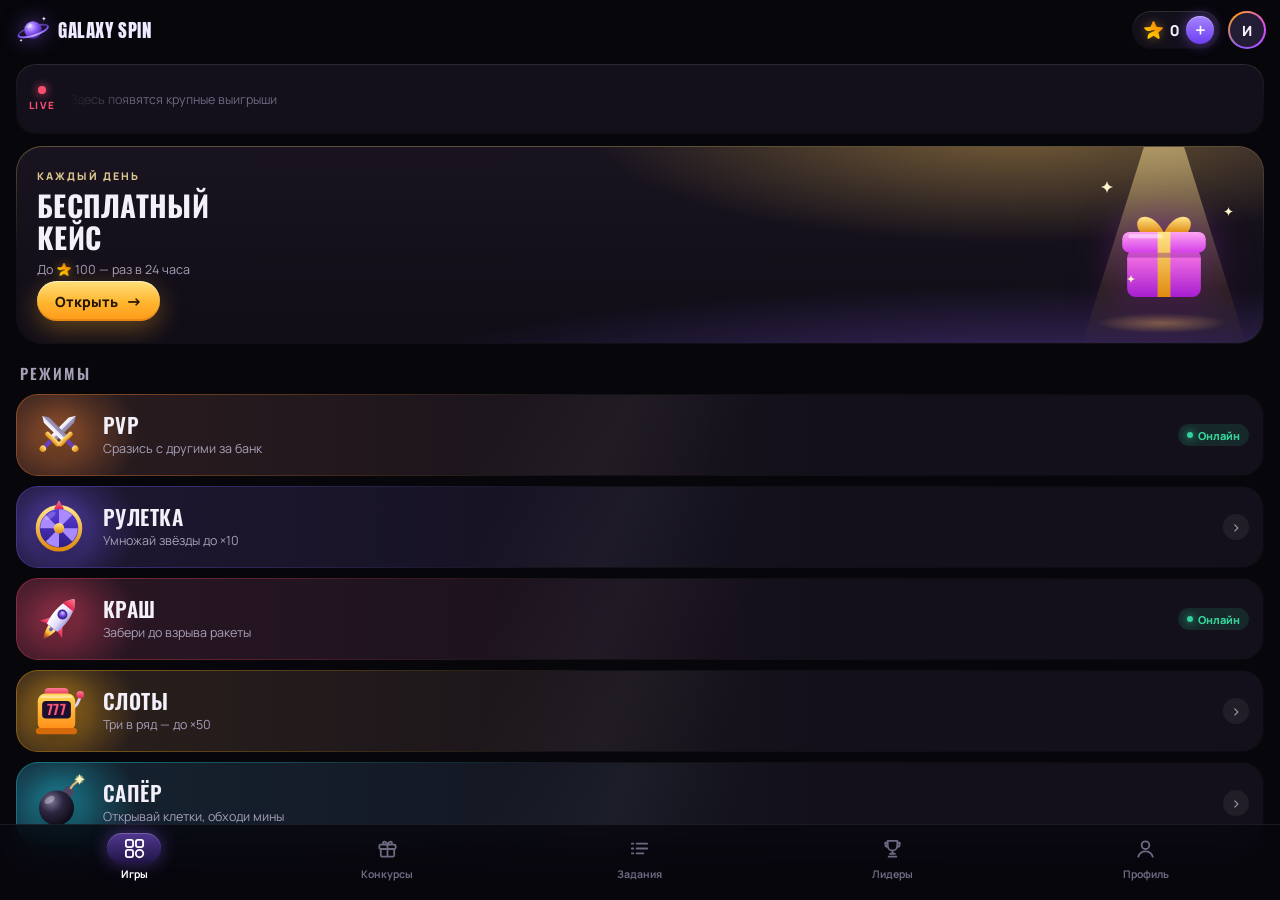
==== index.html @ 8bdefa50 "Galaxy Spin Mini App (frontend) Co-Authored-By: Claude Opus 5.5 <noreply@anthropic.com>" ====
<!DOCTYPE html>
<html lang="ru">
<head>
  <meta charset="UTF-8" />
  <meta name="viewport" content="width=device-width, initial-scale=1.0, maximum-scale=1.0, user-scalable=no, viewport-fit=cover" />
  <meta name="theme-color" content="#07060b" />
  <title>Galaxy Spin</title>
  <script src="https://telegram.org/js/telegram-web-app.js"></script>
  <link rel="preconnect" href="https://fonts.googleapis.com">
  <link rel="preconnect" href="https://fonts.gstatic.com" crossorigin>
  <link href="https://fonts.googleapis.com/css2?family=Anton&family=Manrope:wght@400;500;600;700;800&family=Oswald:wght@500;600;700&display=swap" rel="stylesheet">
  <link rel="stylesheet" href="css/style.css?v=3" />
</head>
<body>
  <!-- ===== SVG sprite: brand, game and UI icons ===== -->
  <svg class="svg-sprite" aria-hidden="true" xmlns="http://www.w3.org/2000/svg">
    <defs>
      <radialGradient id="g-planet" cx=".36" cy=".3" r=".8"><stop offset="0" stop-color="#d6c6ff"/><stop offset=".45" stop-color="#8b5cf6"/><stop offset="1" stop-color="#3b1590"/></radialGradient>
      <linearGradient id="g-ring" x1="0" y1="0" x2="1" y2="0"><stop offset="0" stop-color="#7c4dff"/><stop offset=".5" stop-color="#c7b3ff"/><stop offset="1" stop-color="#7c4dff"/></linearGradient>
      <linearGradient id="g-blade" x1="0" y1="0" x2="1" y2="0"><stop offset="0" stop-color="#ffffff"/><stop offset=".5" stop-color="#e2dcf5"/><stop offset=".51" stop-color="#a39cc0"/><stop offset="1" stop-color="#8a83a8"/></linearGradient>
      <linearGradient id="g-goldmetal" x1="0" y1="0" x2="0" y2="1"><stop offset="0" stop-color="#ffe588"/><stop offset="1" stop-color="#e08a10"/></linearGradient>
      <linearGradient id="g-gift" x1="0" y1="0" x2="0" y2="1"><stop offset="0" stop-color="#ff7ce6"/><stop offset="1" stop-color="#a61ed0"/></linearGradient>
      <linearGradient id="g-giftlid" x1="0" y1="0" x2="0" y2="1"><stop offset="0" stop-color="#ffa6f2"/><stop offset="1" stop-color="#d43ee9"/></linearGradient>
      <linearGradient id="g-rocket" x1="0" y1="0" x2="1" y2="0"><stop offset="0" stop-color="#ffffff"/><stop offset=".6" stop-color="#e3dcff"/><stop offset="1" stop-color="#a99fd8"/></linearGradient>
      <linearGradient id="g-rose" x1="0" y1="0" x2="0" y2="1"><stop offset="0" stop-color="#ff7d95"/><stop offset="1" stop-color="#e02450"/></linearGradient>
      <linearGradient id="g-flame" x1="0" y1="0" x2="0" y2="1"><stop offset="0" stop-color="#fff2a8"/><stop offset=".45" stop-color="#ffb42a"/><stop offset="1" stop-color="#ff5a1f" stop-opacity="0"/></linearGradient>
      <linearGradient id="g-amber" x1="0" y1="0" x2="0" y2="1"><stop offset="0" stop-color="#ffd85a"/><stop offset="1" stop-color="#ff8a14"/></linearGradient>
      <radialGradient id="g-bomb" cx=".35" cy=".3" r=".75"><stop offset="0" stop-color="#7e7898"/><stop offset=".45" stop-color="#2d2640"/><stop offset="1" stop-color="#0c0a13"/></radialGradient>
      <linearGradient id="g-wheel" x1="0" y1="0" x2="0" y2="1"><stop offset="0" stop-color="#5d3de6"/><stop offset="1" stop-color="#2a1a7a"/></linearGradient>
      <linearGradient id="g-gem" x1="0" y1="0" x2="0" y2="1"><stop offset="0" stop-color="#cffafe"/><stop offset=".45" stop-color="#22d3ee"/><stop offset="1" stop-color="#0e7490"/></linearGradient>
      <linearGradient id="g-trophy" x1="0" y1="0" x2="0" y2="1"><stop offset="0" stop-color="#ffe588"/><stop offset=".6" stop-color="#ffb42a"/><stop offset="1" stop-color="#d87a06"/></linearGradient>
      <g id="sword">
        <path d="M24 3 L27 8 L27 28 L21 28 L21 8 Z" fill="url(#g-blade)"/>
        <rect x="16.5" y="27.5" width="15" height="3.8" rx="1.9" fill="url(#g-goldmetal)"/>
        <rect x="22.2" y="31" width="3.6" height="7.5" rx="1.2" fill="#6b3fb8"/>
        <circle cx="24" cy="40.3" r="2.6" fill="url(#g-goldmetal)"/>
      </g>
    </defs>

    <symbol id="i-spark" viewBox="0 0 24 24"><path d="M12 0C13 7 17 11 24 12C17 13 13 17 12 24C11 17 7 13 0 12C7 11 11 7 12 0Z" fill="currentColor"/></symbol>

    <symbol id="i-planet" viewBox="0 0 64 64">
      <g transform="rotate(-18 32 33)"><ellipse cx="32" cy="34" rx="29" ry="8.5" fill="none" stroke="url(#g-ring)" stroke-width="3" opacity=".55"/></g>
      <circle cx="32" cy="32" r="16.5" fill="url(#g-planet)"/>
      <ellipse cx="25.5" cy="24.5" rx="5.2" ry="2.8" fill="#fff" opacity=".45" transform="rotate(-38 25.5 24.5)"/>
      <g transform="rotate(-18 32 33)"><path d="M3 34 A29 8.5 0 0 0 61 34" fill="none" stroke="url(#g-ring)" stroke-width="3.2" stroke-linecap="round"/></g>
      <use href="#i-spark" x="48" y="6" width="9" height="9" color="#efe8ff"/>
      <use href="#i-spark" x="6" y="48" width="7" height="7" color="#efe8ff"/>
    </symbol>

    <symbol id="i-pvp" viewBox="0 0 48 48">
      <use href="#sword" transform="rotate(45 24 22)"/>
      <use href="#sword" transform="rotate(-45 24 22)"/>
    </symbol>

    <symbol id="i-gift" viewBox="0 0 48 48">
      <path d="M24 15.5 C19 5 9.5 8.5 14.5 15.5 Z" fill="url(#g-goldmetal)"/>
      <path d="M24 15.5 C29 5 38.5 8.5 33.5 15.5 Z" fill="url(#g-goldmetal)"/>
      <rect x="9" y="22" width="30" height="19.5" rx="3.5" fill="url(#g-gift)"/>
      <rect x="7" y="15" width="34" height="8.5" rx="3" fill="url(#g-giftlid)"/>
      <rect x="21.4" y="15" width="5.2" height="26.5" fill="url(#g-goldmetal)"/>
      <rect x="9" y="23.5" width="30" height="2" fill="#6d0f8f" opacity=".35"/>
      <rect x="9.5" y="16" width="14" height="1.6" rx=".8" fill="#fff" opacity=".45"/>
    </symbol>

    <symbol id="i-wheel" viewBox="0 0 48 48">
      <circle cx="24" cy="25" r="18" fill="url(#g-wheel)"/>
      <g fill="#a98bff">
        <path d="M24 25 L39 25 A15 15 0 0 1 34.61 35.61 Z"/>
        <path d="M24 25 L24 40 A15 15 0 0 1 13.39 35.61 Z"/>
        <path d="M24 25 L9 25 A15 15 0 0 1 13.39 14.39 Z"/>
        <path d="M24 25 L24 10 A15 15 0 0 1 34.61 14.39 Z"/>
      </g>
      <circle cx="24" cy="25" r="17" fill="none" stroke="url(#g-goldmetal)" stroke-width="3.2"/>
      <circle cx="24" cy="25" r="4.2" fill="url(#g-goldmetal)"/>
      <path d="M24 2.5 L28 9.5 L20 9.5 Z" fill="url(#g-rose)"/>
      <ellipse cx="17" cy="15" rx="5" ry="2.2" fill="#fff" opacity=".22" transform="rotate(-35 17 15)"/>
    </symbol>

    <symbol id="i-rocket" viewBox="0 0 48 48">
      <g transform="rotate(38 24 24)">
        <path d="M20.3 33 C20.8 38.5 22.8 42 24 45 C25.2 42 27.2 38.5 27.7 33 Z" fill="url(#g-flame)"/>
        <path d="M19 26 L12.5 34.5 L19.5 32.5 Z" fill="url(#g-rose)"/>
        <path d="M29 26 L35.5 34.5 L28.5 32.5 Z" fill="url(#g-rose)"/>
        <path d="M24 4 C31.5 10.5 31.5 25 29.2 33 L18.8 33 C16.5 25 16.5 10.5 24 4 Z" fill="url(#g-rocket)"/>
        <path d="M24 4 C27 6.6 28.7 9.4 29.6 12.2 L18.4 12.2 C19.3 9.4 21 6.6 24 4 Z" fill="url(#g-rose)"/>
        <circle cx="24" cy="19.5" r="4" fill="#3b2a8f"/>
        <circle cx="24" cy="19.5" r="2.7" fill="url(#g-planet)"/>
        <rect x="22.6" y="33" width="2.8" height="3" rx=".8" fill="#6f67a0"/>
      </g>
    </symbol>

    <symbol id="i-slots" viewBox="0 0 48 48">
      <path d="M36 21 C39 19 40 16 41 12" fill="none" stroke="#d9d3ee" stroke-width="2.4" stroke-linecap="round"/>
      <circle cx="41" cy="11" r="3" fill="url(#g-rose)"/>
      <rect x="12.5" y="5.5" width="19" height="6.5" rx="3.2" fill="url(#g-rose)"/>
      <rect x="7" y="10" width="30" height="30" rx="6" fill="url(#g-amber)"/>
      <rect x="10.5" y="16" width="23" height="14" rx="3" fill="#1b1030"/>
      <text x="22" y="27.4" text-anchor="middle" font-family="Oswald, sans-serif" font-weight="700" font-size="11" fill="#ff5577" letter-spacing=".5">777</text>
      <rect x="5.5" y="37.5" width="33" height="5" rx="2.5" fill="#d66a0a"/>
      <rect x="9" y="11.5" width="26" height="2" rx="1" fill="#fff" opacity=".4"/>
    </symbol>

    <symbol id="i-bomb" viewBox="0 0 48 48">
      <rect x="27.5" y="11.5" width="8" height="7" rx="1.6" fill="#4d4561" transform="rotate(40 31.5 15)"/>
      <path d="M33.5 12 C35.5 8 38.5 7.5 40 5.5" fill="none" stroke="#d6b27a" stroke-width="1.9" stroke-linecap="round"/>
      <circle cx="22" cy="28" r="14" fill="url(#g-bomb)"/>
      <ellipse cx="16.5" cy="21.5" rx="4.5" ry="2.6" fill="#fff" opacity=".32" transform="rotate(-35 16.5 21.5)"/>
      <circle cx="40.5" cy="5" r="3.4" fill="#ffe27a" opacity=".45"/>
      <use href="#i-spark" x="36" y="0.5" width="9" height="9" color="#fff6c8"/>
    </symbol>

    <symbol id="i-gem" viewBox="0 0 48 48">
      <path d="M7 17 L15 7 H33 L41 17 L24 42 Z" fill="url(#g-gem)"/>
      <path d="M15 7 L19 17 L7 17 Z" fill="#fff" opacity=".35"/>
      <path d="M7 17 H41" stroke="#ecfeff" stroke-opacity=".75" stroke-width="1.2"/>
      <path d="M15 7 L19 17 L24 7 L29 17 L33 7" fill="none" stroke="#ecfeff" stroke-opacity=".6" stroke-width="1.2" stroke-linejoin="round"/>
      <path d="M19 17 L24 42 L29 17" fill="none" stroke="#0e7490" stroke-opacity=".5" stroke-width="1.2"/>
    </symbol>

    <symbol id="i-trophy" viewBox="0 0 48 48">
      <path d="M14 8 H34 V19 A10 10 0 0 1 14 19 Z" fill="url(#g-trophy)"/>
      <path d="M14 11 H8.5 V14 A7 7 0 0 0 15.5 21 M34 11 H39.5 V14 A7 7 0 0 1 32.5 21" fill="none" stroke="url(#g-trophy)" stroke-width="3" stroke-linecap="round"/>
      <rect x="21.5" y="28" width="5" height="7" fill="#d87a06"/>
      <rect x="15" y="35" width="18" height="6" rx="2" fill="url(#g-trophy)"/>
      <rect x="16.5" y="10" width="4" height="10" rx="2" fill="#fff" opacity=".4"/>
      <use href="#i-spark" x="30" y="1" width="8" height="8" color="#fff6c8"/>
    </symbol>

    <!-- UI line icons -->
    <symbol id="t-games" viewBox="0 0 24 24"><g fill="none" stroke="currentColor" stroke-width="1.9" stroke-linejoin="round"><rect x="3" y="3" width="7.5" height="7.5" rx="2.2"/><rect x="13.5" y="3" width="7.5" height="7.5" rx="2.2"/><rect x="3" y="13.5" width="7.5" height="7.5" rx="2.2"/><circle cx="17.25" cy="17.25" r="3.9"/></g></symbol>
    <symbol id="t-gift" viewBox="0 0 24 24"><g fill="none" stroke="currentColor" stroke-width="1.9" stroke-linejoin="round" stroke-linecap="round"><rect x="3.5" y="8" width="17" height="4.5" rx="1.3"/><path d="M5 12.5V19a1.5 1.5 0 0 0 1.5 1.5h11A1.5 1.5 0 0 0 19 19v-6.5M12 8v12.5M12 8C10.5 4 6.5 4 7.5 6.8 8 8 12 8 12 8Zm0 0c1.5-4 5.5-4 4.5-1.2C16 8 12 8 12 8Z"/></g></symbol>
    <symbol id="t-tasks" viewBox="0 0 24 24"><g fill="none" stroke="currentColor" stroke-width="1.9" stroke-linecap="round" stroke-linejoin="round"><path d="M4 7h1.5M4 12h1.5M4 17h1.5M9 7h11M9 12h11M9 17h7"/></g></symbol>
    <symbol id="t-trophy" viewBox="0 0 24 24"><g fill="none" stroke="currentColor" stroke-width="1.9" stroke-linecap="round" stroke-linejoin="round"><path d="M7 4h10v5a5 5 0 0 1-10 0V4ZM7 6H4.5v1.5A3 3 0 0 0 7.5 10.5M17 6h2.5v1.5a3 3 0 0 1-3 3M12 14v3.5M8 20.5h8M9.5 17.5h5"/></g></symbol>
    <symbol id="t-user" viewBox="0 0 24 24"><g fill="none" stroke="currentColor" stroke-width="1.9" stroke-linecap="round"><circle cx="12" cy="8.5" r="4"/><path d="M4.5 20.5c1.2-3.6 4-5.5 7.5-5.5s6.3 1.9 7.5 5.5"/></g></symbol>
    <symbol id="i-tg" viewBox="0 0 24 24"><path fill="currentColor" d="M20.6 4.3 3.5 10.9c-1.1.44-1.1 1.07-.2 1.35l4.4 1.37 1.7 5.2c.2.57.1.8.7.8.46 0 .66-.21.92-.46l2.2-2.14 4.58 3.38c.84.46 1.45.22 1.66-.78l3-14.16c.31-1.23-.47-1.79-1.26-1.43ZM8.8 13.4l8.9-5.6c.44-.27.85-.12.52.18l-7.64 6.9-.3 3.16-1.48-4.64Z"/></symbol>
    <symbol id="i-yt" viewBox="0 0 24 24"><path fill="currentColor" d="M9.5 7.8v8.4c0 .5.55.8.97.53l6.6-4.2a.63.63 0 0 0 0-1.06l-6.6-4.2a.63.63 0 0 0-.97.53Z"/></symbol>
    <symbol id="i-ig" viewBox="0 0 24 24"><g fill="none" stroke="currentColor" stroke-width="2"><rect x="4" y="4" width="16" height="16" rx="5"/><circle cx="12" cy="12" r="3.6"/></g><circle cx="16.8" cy="7.2" r="1.2" fill="currentColor"/></symbol>
    <symbol id="i-link" viewBox="0 0 24 24"><g fill="none" stroke="currentColor" stroke-width="2.1" stroke-linecap="round"><path d="M10.5 13.5a4 4 0 0 0 5.66 0l3-3a4 4 0 0 0-5.66-5.66l-1 1"/><path d="M13.5 10.5a4 4 0 0 0-5.66 0l-3 3a4 4 0 0 0 5.66 5.66l1-1"/></g></symbol>
    <symbol id="i-users" viewBox="0 0 24 24"><g fill="none" stroke="currentColor" stroke-width="2" stroke-linecap="round"><circle cx="9" cy="8.5" r="3.5"/><path d="M2.8 19.5c.9-3 3.2-4.6 6.2-4.6s5.3 1.6 6.2 4.6"/><path d="M15.5 5.2a3.4 3.4 0 0 1 0 6.6M17.5 14.9c1.9.5 3.2 2 3.8 4.6"/></g></symbol>
    <symbol id="i-check" viewBox="0 0 24 24"><path d="M5 12.5l4.5 4.5L19 7.5" fill="none" stroke="currentColor" stroke-width="2.6" stroke-linecap="round" stroke-linejoin="round"/></symbol>
    <symbol id="i-copy" viewBox="0 0 24 24"><g fill="none" stroke="currentColor" stroke-width="2" stroke-linejoin="round"><rect x="8.5" y="8.5" width="11.5" height="11.5" rx="2.8"/><path d="M15.5 8.5V6.3A2.3 2.3 0 0 0 13.2 4H6.3A2.3 2.3 0 0 0 4 6.3v6.9a2.3 2.3 0 0 0 2.3 2.3h2.2"/></g></symbol>
  </svg>

  <div id="app">
    <!-- Loader -->
    <div id="loader" class="loader">
      <svg class="loader-logo"><use href="#i-planet"/></svg>
      <div class="loader-text">GALAXY SPIN</div>
      <div class="loader-bar"><div class="loader-bar-fill"></div></div>
    </div>

    <!-- Main App -->
    <div id="main" class="hidden">
      <!-- Top bar -->
      <div class="topbar">
        <div class="logo"><svg><use href="#i-planet"/></svg><b>GALAXY SPIN</b></div>
        <div class="topbar-right">
          <div class="balance" onclick="showDepositModal()">
            <img class="star" src="assets/tg_star.png" alt="">
            <span id="user-balance">0</span>
            <span class="plus">+</span>
          </div>
          <div class="topbar-avatar" id="user-avatar"><span>?</span></div>
        </div>
      </div>

      <!-- Pages -->
      <div id="page-cases" class="page active"></div>
      <div id="page-contests" class="page hidden"></div>
      <div id="page-tasks" class="page hidden"></div>
      <div id="page-leaders" class="page hidden"></div>
      <div id="page-profile" class="page hidden"></div>

      <!-- Bottom nav -->
      <nav class="bottom-nav">
        <button class="nav-btn active" data-page="cases">
          <span class="nav-ic"><svg><use href="#t-games"/></svg></span>Игры
        </button>
        <button class="nav-btn" data-page="contests">
          <span class="nav-ic"><svg><use href="#t-gift"/></svg></span>Конкурсы
          <div class="nav-badge" id="contests-badge" style="display:none"></div>
        </button>
        <button class="nav-btn" data-page="tasks">
          <span class="nav-ic"><svg><use href="#t-tasks"/></svg></span>Задания
          <div class="nav-badge" id="tasks-badge" style="display:none"></div>
        </button>
        <button class="nav-btn" data-page="leaders">
          <span class="nav-ic"><svg><use href="#t-trophy"/></svg></span>Лидеры
        </button>
        <button class="nav-btn" data-page="profile">
          <span class="nav-ic"><svg><use href="#t-user"/></svg></span>Профиль
        </button>
      </nav>
    </div>
  </div>

  <!-- Modal overlay -->
  <div id="modal-overlay" class="modal-overlay hidden">
    <div id="modal-content" class="modal-content"></div>
  </div>

  <script src="js/config.js"></script>
  <script src="js/api.js?v=3"></script>
  <script src="js/pages/cases.js?v=3"></script>
  <script src="js/pages/contests.js?v=3"></script>
  <script src="js/pages/tasks.js?v=3"></script>
  <script src="js/pages/leaders.js?v=3"></script>
  <script src="js/pages/profile.js?v=3"></script>
  <script src="js/app.js?v=3"></script>
  <script>
    // Fallback: если JS упал — всё равно показать приложение через 3 сек
    setTimeout(function() {
      var loader = document.getElementById('loader');
      var main = document.getElementById('main');
      if (loader && !loader.classList.contains('hidden')) {
        loader.classList.add('hidden');
        if (main) main.classList.remove('hidden');
      }
    }, 3000);
  </script>
</body>
</html>
---- css/style.css ----
/* =====================================================================
   GALAXY SPIN — design system
   Near-black space, violet brand, gold for stars & wins, spotlight light.
   ===================================================================== */

* { margin: 0; padding: 0; box-sizing: border-box; -webkit-tap-highlight-color: transparent; }

:root {
  --bg: #07060b;
  --surface: #13101b;
  --surface-2: #1a1624;
  --surface-3: #241f31;
  --line: rgba(255,255,255,.07);
  --line-2: rgba(255,255,255,.12);

  --text: #f3f0fa;
  --text-2: #a7a0b8;
  --text-3: #6f6882;

  --violet: #8b5cf6;
  --violet-2: #b69cff;
  --violet-rgb: 139,92,246;
  --gold: #ffc53d;
  --gold-2: #ff9d1c;
  --gold-light: #ffe6a3;
  --gold-rgb: 255,197,61;
  --green: #34d399;
  --green-rgb: 52,211,153;
  --rose: #fb4f72;
  --rose-rgb: 251,79,114;
  --orange: #ff8a3d;

  --display: 'Oswald', 'Arial Narrow', sans-serif;
  --logo: 'Anton', 'Oswald', sans-serif;
  --body: 'Manrope', system-ui, -apple-system, sans-serif;

  --r-lg: 24px;
  --r-md: 18px;
  --r-sm: 14px;
  --top-h: 60px;
  --nav-h: 76px;
  --safe-b: env(safe-area-inset-bottom, 0px);
}

html, body {
  height: 100%; overflow: hidden;
  background: var(--bg); color: var(--text);
  font-family: var(--body); font-size: 14px;
  -webkit-font-smoothing: antialiased;
}
button, input { font-family: inherit; color: inherit; }
button { cursor: pointer; }
input { outline: none; }
input[type=number] { -moz-appearance: textfield; appearance: textfield; }
input[type=number]::-webkit-inner-spin-button,
input[type=number]::-webkit-outer-spin-button { -webkit-appearance: none; margin: 0; }

/* nebula + star dust behind everything */
body::before {
  content: ''; position: fixed; inset: 0; z-index: -2; pointer-events: none;
  background:
    radial-gradient(120% 45% at 50% -8%, rgba(124,92,255,.24), transparent 62%),
    radial-gradient(70% 35% at 110% 38%, rgba(214,80,255,.09), transparent 70%),
    radial-gradient(60% 30% at -10% 72%, rgba(80,90,255,.08), transparent 70%),
    var(--bg);
}
body::after {
  content: ''; position: fixed; inset: 0; z-index: -1; pointer-events: none; opacity: .5;
  background-image:
    radial-gradient(1px 1px at 12% 14%, #fff 50%, transparent 51%),
    radial-gradient(1px 1px at 78% 9%, #fff 50%, transparent 51%),
    radial-gradient(1px 1px at 91% 31%, #d9ccff 50%, transparent 51%),
    radial-gradient(1px 1px at 34% 27%, #fff 50%, transparent 51%),
    radial-gradient(1px 1px at 58% 44%, #cbbcff 50%, transparent 51%),
    radial-gradient(1px 1px at 7% 52%, #fff 50%, transparent 51%),
    radial-gradient(1px 1px at 86% 63%, #fff 50%, transparent 51%),
    radial-gradient(1px 1px at 22% 77%, #d9ccff 50%, transparent 51%),
    radial-gradient(1px 1px at 66% 86%, #fff 50%, transparent 51%),
    radial-gradient(1.5px 1.5px at 47% 6%, #fff 50%, transparent 51%),
    radial-gradient(1.5px 1.5px at 95% 80%, #e7deff 50%, transparent 51%);
}

.hidden { display: none !important; }
.svg-sprite { position: absolute; width: 0; height: 0; overflow: hidden; }

#app, #main { height: 100vh; height: 100dvh; display: flex; flex-direction: column; overflow: hidden; }

/* ===== star & icons ===== */
.star { display: inline-block; height: auto; vertical-align: -0.16em; flex-shrink: 0; filter: drop-shadow(0 0 5px rgba(255,180,40,.45)); }
.ico { display: inline-block; flex-shrink: 0; }

/* ===== keyframes ===== */
@keyframes pulse   { 50% { opacity: .35; } }
@keyframes float   { 50% { transform: translateY(-6px) rotate(-2deg); } }
@keyframes flicker { 0%,100% { opacity: .9; } 45% { opacity: .72; } 50% { opacity: .95; } }
@keyframes twinkle { 0%,100% { opacity: .2; transform: scale(.6); } 50% { opacity: 1; transform: scale(1); } }
@keyframes fadeIn  { from { opacity: 0; } to { opacity: 1; } }
@keyframes popIn   { 0% { transform: scale(.6); opacity: 0; } 60% { transform: scale(1.08); opacity: 1; } 100% { transform: scale(1); } }
@keyframes slideUp { from { transform: translateY(100%); } to { transform: translateY(0); } }
@keyframes marquee { to { transform: translateX(-50%); } }
@keyframes spin    { to { transform: rotate(360deg); } }

/* ===== LOADER ===== */
.loader {
  position: fixed; inset: 0; z-index: 100; background: var(--bg);
  display: flex; flex-direction: column; align-items: center; justify-content: center; gap: 18px;
}
.loader::before {
  content: ''; position: absolute; left: 50%; top: 50%; width: 320px; height: 320px; transform: translate(-50%, -60%);
  border-radius: 50%; background: radial-gradient(closest-side, rgba(var(--violet-rgb), .35), transparent);
}
.loader-logo { position: relative; width: 104px; height: 104px; filter: drop-shadow(0 0 22px rgba(var(--violet-rgb), .7)); animation: float 3.2s ease-in-out infinite; }
.loader-text { position: relative; font-family: var(--logo); font-size: 34px; letter-spacing: .04em; color: #efeaff; line-height: 1; }
.loader-bar { position: relative; width: 168px; height: 4px; border-radius: 2px; background: var(--surface-3); overflow: hidden; }
.loader-bar-fill { height: 100%; width: 0; border-radius: 2px; background: linear-gradient(90deg, var(--violet), var(--gold)); animation: loading 1.5s ease forwards; }
@keyframes loading { to { width: 100%; } }

/* ===== TOPBAR ===== */
.topbar {
  height: var(--top-h); flex-shrink: 0; position: relative; z-index: 10;
  display: flex; align-items: center; justify-content: space-between; padding: 0 14px 0 16px;
}
.logo { display: flex; align-items: center; gap: 8px; }
.logo svg { width: 34px; height: 34px; filter: drop-shadow(0 0 10px rgba(var(--violet-rgb), .6)); }
.logo b { font-family: var(--logo); font-weight: 400; font-size: 19px; letter-spacing: .03em; color: #efeaff; line-height: 1; }
.topbar-right { display: flex; align-items: center; gap: 8px; }
.topbar-avatar {
  width: 38px; height: 38px; border-radius: 50%; padding: 2px; flex-shrink: 0;
  background: conic-gradient(from 200deg, var(--violet), var(--gold-2), #e04bff, var(--violet));
}
.topbar-avatar > span, .topbar-avatar > img {
  width: 100%; height: 100%; border-radius: 50%; display: grid; place-items: center; object-fit: cover;
  background: #231c35; font-weight: 800; font-size: 14px;
}

/* ===== BALANCE CHIP ===== */
.balance {
  display: inline-flex; align-items: center; gap: 7px; height: 38px; padding: 0 5px 0 11px; border-radius: 19px;
  font-weight: 800; font-size: 15px; font-variant-numeric: tabular-nums; white-space: nowrap; user-select: none; cursor: pointer;
  border: 1px solid transparent;
  background:
    linear-gradient(var(--surface), var(--surface)) padding-box,
    linear-gradient(180deg, rgba(255,255,255,.16), rgba(255,255,255,.03) 60%) border-box;
}
.balance .star { width: 19px; }
.plus {
  width: 28px; height: 28px; border-radius: 50%; display: grid; place-items: center; flex-shrink: 0;
  background: linear-gradient(180deg, #a585ff, #6d3ef0); color: #fff; font-size: 19px; font-weight: 600; line-height: 1;
  box-shadow: 0 0 14px rgba(var(--violet-rgb), .55), inset 0 1px 0 rgba(255,255,255,.35);
}

/* ===== PAGES ===== */
.page { flex: 1; overflow-y: auto; overflow-x: hidden; padding-bottom: calc(var(--nav-h) + var(--safe-b) + 20px); scrollbar-width: none; }
.page::-webkit-scrollbar { display: none; }

.page-head { padding: 8px 20px 14px; }
.page-head h1 { font-family: var(--display); font-weight: 700; font-size: 30px; text-transform: uppercase; letter-spacing: .02em; line-height: 1.1; }
.page-head p { font-size: 13px; color: var(--text-2); margin-top: 6px; line-height: 1.45; }

.sec { display: flex; align-items: center; justify-content: space-between; padding: 18px 20px 10px; }
.sec h3, .label {
  font-family: var(--body); font-size: 11px; font-weight: 800; letter-spacing: .16em; text-transform: uppercase; color: var(--text-3);
}
.sec h3 { font-family: var(--display); font-weight: 600; font-size: 15px; letter-spacing: .14em; color: var(--text-2); }
.label { display: block; margin: 16px 4px 8px; }

/* ===== CARDS ===== */
.card {
  margin: 0 16px 12px; padding: 16px; border-radius: var(--r-lg); position: relative; overflow: hidden;
  border: 1px solid transparent;
  background:
    linear-gradient(var(--surface), var(--surface)) padding-box,
    linear-gradient(180deg, rgba(255,255,255,.14), rgba(255,255,255,.03) 60%) border-box;
}
.card-flat { background: var(--surface-2); border: 1px solid var(--line); border-radius: var(--r-sm); }

/* ===== PILLS ===== */
.pill { display: inline-flex; align-items: center; gap: 5px; height: 22px; padding: 0 9px; border-radius: 11px; font-size: 11px; font-weight: 800; white-space: nowrap; }
.pill-online { background: rgba(var(--green-rgb), .12); color: var(--green); }
.pill-online::before { content: ''; width: 6px; height: 6px; border-radius: 50%; background: currentColor; box-shadow: 0 0 8px currentColor; animation: pulse 1.6s ease-in-out infinite; }
.pill-new  { background: rgba(var(--violet-rgb), .2); color: var(--violet-2); letter-spacing: .06em; }
.pill-gold { background: rgba(var(--gold-rgb), .14); color: var(--gold-light); }
.pill-soft { background: rgba(255,255,255,.06); color: var(--text-2); }
.pill-lg { height: 28px; padding: 0 12px; font-size: 12px; border-radius: 14px; }

/* ===== BUTTONS ===== */
.btn {
  display: inline-flex; align-items: center; justify-content: center; gap: 8px;
  height: 48px; padding: 0 18px; border: 0; border-radius: 16px;
  font-weight: 800; font-size: 15px; white-space: nowrap; transition: transform .1s, opacity .2s, filter .2s;
}
.btn:active:not(:disabled) { transform: scale(.97); }
.btn:disabled { cursor: default; }
.btn-block { width: 100%; }
.btn-xl { height: 58px; border-radius: 19px; }
.btn-xl .btn-t { font-family: var(--display); font-weight: 700; font-size: 21px; letter-spacing: .08em; text-transform: uppercase; }
.btn-xl .btn-sum { display: inline-flex; align-items: center; gap: 5px; font-size: 16px; padding-left: 12px; border-left: 1px solid rgba(255,255,255,.28); }
.btn-xl .btn-sum .star { width: 18px; }
.btn-sm { height: 36px; padding: 0 14px; border-radius: 12px; font-size: 13px; }

.btn-primary {
  color: #fff;
  background: linear-gradient(180deg, #a585ff, #7443f5 55%, #5f2fe0);
  box-shadow: 0 10px 28px rgba(124,92,255,.40), inset 0 1px 0 rgba(255,255,255,.4), inset 0 -2px 0 rgba(40,10,120,.35);
}
.btn-gold {
  color: #241503;
  background: linear-gradient(180deg, #ffe07a, #ffb52e 55%, #ff9a1a);
  box-shadow: 0 8px 26px rgba(255,170,40,.35), inset 0 1px 0 rgba(255,255,255,.6), inset 0 -2px 0 rgba(160,80,0,.25);
}
.btn-gold .btn-sum { border-left-color: rgba(60,30,0,.25); }
.btn-green {
  color: #04140d;
  background: linear-gradient(180deg, #6ff0c0, #2fd08f 55%, #1fae74);
  box-shadow: 0 8px 26px rgba(52,211,153,.30), inset 0 1px 0 rgba(255,255,255,.55);
}
.btn-ghost { color: var(--text); background: rgba(255,255,255,.05); border: 1px solid var(--line-2); }
.btn-primary:disabled, .btn-gold:disabled, .btn-green:disabled {
  background: var(--surface-3); color: var(--text-3); box-shadow: none;
}
.btn .star { width: 18px; }

/* ===== INPUTS & CHIPS ===== */
.input {
  width: 100%; height: 48px; padding: 0 14px; border-radius: 14px;
  background: var(--surface-2); border: 1px solid var(--line-2); color: var(--text);
  font-size: 16px; font-weight: 700; transition: border-color .2s, box-shadow .2s;
}
.input::placeholder { color: var(--text-3); font-weight: 600; }
.input:focus { border-color: rgba(var(--violet-rgb), .7); box-shadow: 0 0 0 3px rgba(var(--violet-rgb), .18); }
.input-row { display: flex; gap: 8px; }
.input-row .input { flex: 1; min-width: 0; }

.chips { display: flex; gap: 8px; }
.chip {
  flex: 1; min-width: 0; height: 44px; border-radius: 14px; padding: 0 4px;
  display: flex; align-items: center; justify-content: center; gap: 5px;
  font-weight: 800; font-size: 14px; color: var(--text-2); font-variant-numeric: tabular-nums;
  background: var(--surface-2); border: 1px solid var(--line);
  transition: color .15s, border-color .15s, background .15s, box-shadow .15s;
}
.chip .star { width: 15px; }
.chip:active { transform: scale(.97); }
.chip.on, .chip.selected {
  color: #fff; border-color: rgba(167,139,250,.7);
  background: linear-gradient(180deg, rgba(var(--violet-rgb), .30), rgba(var(--violet-rgb), .10));
  box-shadow: 0 0 16px rgba(var(--violet-rgb), .35), inset 0 1px 0 rgba(255,255,255,.12);
}
.chips-sm .chip { height: 36px; font-size: 12.5px; border-radius: 12px; }
.chip-square { flex: 0 0 48px; }

/* ===== BOTTOM NAV ===== */
.bottom-nav {
  position: fixed; left: 0; right: 0; bottom: 0; z-index: 20;
  height: calc(var(--nav-h) + var(--safe-b)); padding: 8px 8px calc(10px + var(--safe-b));
  display: flex; align-items: flex-start;
  background: rgba(9,7,14,.76); backdrop-filter: blur(18px) saturate(150%); -webkit-backdrop-filter: blur(18px) saturate(150%);
  border-top: 1px solid var(--line);
}
.nav-btn {
  flex: 1; display: flex; flex-direction: column; align-items: center; gap: 4px; position: relative;
  background: none; border: 0; color: var(--text-3); font-size: 10.5px; font-weight: 700; padding: 0 2px;
  transition: color .2s;
}
.nav-btn .nav-ic { width: 54px; height: 30px; border-radius: 15px; display: grid; place-items: center; transition: background .25s, box-shadow .25s; }
.nav-btn svg { width: 23px; height: 23px; }
.nav-btn.active { color: #fff; }
.nav-btn.active .nav-ic {
  background: linear-gradient(180deg, rgba(var(--violet-rgb), .55), rgba(109,62,240,.25));
  box-shadow: 0 0 18px rgba(var(--violet-rgb), .45), inset 0 1px 0 rgba(255,255,255,.2);
}
.nav-badge {
  position: absolute; top: -3px; left: calc(50% + 6px); min-width: 17px; height: 17px; padding: 0 4px; border-radius: 9px;
  background: var(--rose); color: #fff; font-size: 10px; font-weight: 800; display: grid; place-items: center; box-shadow: 0 0 0 2px #0b0910;
}

/* ===== MODAL SHEET ===== */
.modal-overlay {
  position: fixed; inset: 0; z-index: 50; display: flex; align-items: flex-end; justify-content: center;
  background: rgba(4,3,8,.66); backdrop-filter: blur(6px); -webkit-backdrop-filter: blur(6px);
  animation: fadeIn .2s ease;
}
.modal-content {
  width: 100%; max-width: 560px; max-height: 92vh; max-height: 92dvh; overflow-y: auto; overflow-x: hidden; scrollbar-width: none;
  padding: 0 16px calc(24px + var(--safe-b));
  border-radius: 30px 30px 0 0; border-top: 1px solid rgba(255,255,255,.1);
  background: radial-gradient(90% 40% at 50% 0%, rgba(124,92,255,.20), transparent 70%), linear-gradient(180deg, #15111f, #0a0810 70%);
  animation: slideUp .3s cubic-bezier(.2,.8,.3,1);
}
.modal-content::-webkit-scrollbar { display: none; }
.modal-close-bar { display: flex; justify-content: center; padding: 10px 0 0; }
.modal-close-handle { width: 40px; height: 4px; border-radius: 2px; background: rgba(255,255,255,.16); }
.sheet-head { display: flex; align-items: flex-start; justify-content: space-between; gap: 12px; padding: 14px 4px 0; }
.sheet-head h2 { font-family: var(--display); font-weight: 700; font-size: 30px; text-transform: uppercase; line-height: 1.1; letter-spacing: .02em; }
.sheet-head p { font-size: 13px; color: var(--text-2); margin-top: 6px; }
.sheet-center { text-align: center; padding: 14px 4px 4px; }
.sheet-center h2 { font-family: var(--display); font-weight: 700; font-size: 26px; text-transform: uppercase; letter-spacing: .02em; }
.sheet-center p { font-size: 13px; color: var(--text-2); margin-top: 6px; }
.sheet-foot { position: sticky; bottom: 0; padding: 12px 0 0; margin-top: 12px; background: linear-gradient(180deg, transparent, #0a0810 30%); }
.muted-note { text-align: center; font-size: 11.5px; color: var(--text-3); margin-top: 10px; }

/* ===== TOAST ===== */
.toast {
  position: fixed; left: 50%; bottom: calc(var(--nav-h) + var(--safe-b) + 14px); z-index: 300; transform: translateX(-50%);
  max-width: calc(100% - 32px); padding: 11px 18px; border-radius: 16px;
  background: rgba(30,25,42,.92); border: 1px solid var(--line-2); backdrop-filter: blur(12px); -webkit-backdrop-filter: blur(12px);
  font-size: 14px; font-weight: 700; text-align: center; box-shadow: 0 12px 30px rgba(0,0,0,.45);
  animation: toastAnim 2.5s ease forwards;
}
@keyframes toastAnim {
  0% { opacity: 0; transform: translateX(-50%) translateY(10px); }
  12% { opacity: 1; transform: translateX(-50%) translateY(0); }
  82% { opacity: 1; }
  100% { opacity: 0; }
}

/* ===== EMPTY STATE ===== */
.empty { text-align: center; color: var(--text-3); font-size: 13.5px; padding: 28px 16px; }
.empty-big { display: flex; flex-direction: column; align-items: center; gap: 12px; padding: 48px 24px; text-align: center; }
.empty-big .empty-ico { width: 96px; height: 96px; filter: drop-shadow(0 0 22px rgba(var(--violet-rgb), .5)); animation: float 4s ease-in-out infinite; }
.empty-big h3 { font-family: var(--display); font-weight: 700; font-size: 26px; text-transform: uppercase; letter-spacing: .03em; }
.empty-big p { color: var(--text-2); font-size: 13.5px; line-height: 1.5; max-width: 280px; }

/* =====================================================================
   HOME
   ===================================================================== */
.live {
  margin: 4px 16px 0; height: 70px; border-radius: 20px; display: flex; align-items: center; gap: 10px; padding-left: 12px; overflow: hidden;
  border: 1px solid transparent;
  background: linear-gradient(var(--surface), var(--surface)) padding-box, linear-gradient(180deg, rgba(255,255,255,.14), rgba(255,255,255,.03) 60%) border-box;
}
.live-tag { display: flex; flex-direction: column; align-items: center; gap: 4px; flex-shrink: 0; font-size: 10px; font-weight: 800; letter-spacing: .14em; color: var(--rose); }
.live-tag::before { content: ''; width: 8px; height: 8px; border-radius: 50%; background: var(--rose); box-shadow: 0 0 10px var(--rose); animation: pulse 1.2s ease-in-out infinite; }
.live-track { flex: 1; min-width: 0; overflow: hidden; -webkit-mask-image: linear-gradient(90deg, transparent, #000 6%, #000 90%, transparent); mask-image: linear-gradient(90deg, transparent, #000 6%, #000 90%, transparent); }
.live-row { display: flex; gap: 8px; width: max-content; }
.live-row.scrolling { animation: marquee var(--marquee-t, 30s) linear infinite; }
.live-empty { font-size: 12.5px; color: var(--text-3); padding-left: 4px; }
.live-item {
  width: 56px; height: 54px; border-radius: 15px; flex-shrink: 0;
  display: flex; flex-direction: column; align-items: center; justify-content: center; gap: 2px;
  background: radial-gradient(90% 70% at 50% 0%, rgba(var(--c), .45), transparent 70%), var(--surface-2);
  border: 1px solid rgba(var(--c), .22);
}
.live-item .star { width: 22px; }
.live-item.fresh { animation: popIn .45s ease; }
.live-item span { font-size: 10.5px; font-weight: 800; color: #fff; font-variant-numeric: tabular-nums; }

.hero {
  position: relative; margin: 12px 16px 0; height: 198px; border-radius: 26px; overflow: hidden; cursor: pointer;
  border: 1px solid transparent;
  background:
    radial-gradient(55% 95% at 80% -10%, rgba(255,200,90,.42), transparent 62%) padding-box,
    radial-gradient(80% 70% at 85% 120%, rgba(var(--violet-rgb), .40), transparent 70%) padding-box,
    linear-gradient(180deg, #19141f, #100d17) padding-box,
    linear-gradient(180deg, rgba(255,214,140,.35), rgba(255,255,255,.04) 55%) border-box;
  transition: transform .15s;
}
.hero:active { transform: scale(.985); }
.hero-text { position: absolute; left: 20px; top: 22px; bottom: 22px; max-width: 200px; display: flex; flex-direction: column; }
.eyebrow { font-size: 10.5px; font-weight: 800; letter-spacing: .2em; color: var(--gold-light); opacity: .85; }
.hero h2 { font-family: var(--display); font-weight: 700; font-size: 29px; line-height: 1.1; text-transform: uppercase; margin-top: 6px; letter-spacing: .01em; }
.hero p { font-size: 12.5px; color: var(--text-2); margin-top: 8px; display: flex; align-items: center; gap: 4px; }
.hero p .star { width: 14px; }
.hero .btn { margin-top: auto; align-self: flex-start; height: 40px; padding: 0 18px; border-radius: 20px; font-size: 14px; }
.beam { position: absolute; pointer-events: none; clip-path: polygon(40% 0, 60% 0, 100% 100%, 0 100%); filter: blur(6px); }
.hero .beam { right: 14px; top: -10px; width: 170px; height: 216px; background: linear-gradient(180deg, rgba(255,226,150,.55), rgba(255,190,60,.10) 70%, transparent); animation: flicker 5s ease-in-out infinite; }
.hero-gift { position: absolute; right: 40px; top: 48px; width: 118px; height: 118px; filter: drop-shadow(0 12px 24px rgba(0,0,0,.55)) drop-shadow(0 0 18px rgba(224,75,255,.45)); animation: float 4s ease-in-out infinite; }
.hero-floor { position: absolute; right: 36px; bottom: 10px; width: 130px; height: 20px; border-radius: 50%; background: radial-gradient(closest-side, rgba(255,200,90,.45), transparent); }
.spark { position: absolute; width: 12px; height: 12px; color: #fff4cc; animation: twinkle 2.4s ease-in-out infinite; pointer-events: none; }

.modes { padding-bottom: 4px; }
.mode-card {
  position: relative; margin: 0 16px 10px; height: 82px; border-radius: 22px; overflow: hidden; cursor: pointer;
  display: flex; align-items: center; gap: 14px; padding: 0 14px 0 12px;
  border: 1px solid transparent;
  background:
    radial-gradient(110px 90px at 42px 50%, rgba(var(--c), .42), transparent 72%) padding-box,
    linear-gradient(90deg, rgba(var(--c), .10), transparent 65%) padding-box,
    linear-gradient(var(--surface), var(--surface)) padding-box,
    linear-gradient(120deg, rgba(var(--c), .55), rgba(255,255,255,.05) 45%, rgba(255,255,255,.02)) border-box;
  transition: transform .15s;
}
.mode-card::after { content: ''; position: absolute; inset: 0; pointer-events: none; background: linear-gradient(115deg, transparent 38%, rgba(255,255,255,.035) 48%, transparent 58%); }
.mode-card:active { transform: scale(.975); }
.mode-ico { width: 60px; height: 60px; flex-shrink: 0; filter: drop-shadow(0 6px 10px rgba(0,0,0,.5)) drop-shadow(0 0 12px rgba(var(--c), .55)); }
.mode-info { flex: 1; min-width: 0; }
.mode-name { font-family: var(--display); font-weight: 600; font-size: 21px; text-transform: uppercase; letter-spacing: .02em; line-height: 1.1; }
.mode-desc { font-size: 12.5px; color: var(--text-2); margin-top: 3px; white-space: nowrap; overflow: hidden; text-overflow: ellipsis; }
.mode-side { display: flex; flex-direction: column; align-items: flex-end; gap: 6px; flex-shrink: 0; }
.chev { width: 26px; height: 26px; border-radius: 50%; display: grid; place-items: center; background: rgba(255,255,255,.06); color: var(--text-2); font-size: 16px; }

/* =====================================================================
   REEL — free case & roulette (card strip in a bezel, like the promo video)
   ===================================================================== */
.reel {
  position: relative; margin: 18px 0 0; padding: 8px; border-radius: 26px;
  background: linear-gradient(180deg, #3d3749, #1d1927 70%, #16131e);
  box-shadow: 0 20px 40px rgba(0,0,0,.45), inset 0 1px 0 rgba(255,255,255,.14);
}
.reel::after { content: ''; position: absolute; left: 12%; right: 12%; bottom: -2px; height: 3px; border-radius: 2px; background: linear-gradient(90deg, transparent, #9b6bff, transparent); filter: blur(1.5px); box-shadow: 0 0 18px rgba(var(--violet-rgb), .9); }
.reel-win { position: relative; height: 158px; border-radius: 19px; overflow: hidden; background: #09070e; }
.reel-track { display: flex; gap: 8px; padding: 9px 8px; width: max-content; will-change: transform; }
.reel-track.idle { animation: reelDrift var(--drift-t, 24s) linear infinite; }
@keyframes reelDrift { from { transform: translateX(0); } to { transform: translateX(var(--drift, -2000px)); } }
.rcard {
  position: relative; flex-shrink: 0; width: 96px; height: 140px; border-radius: 15px; overflow: hidden; padding-top: 8px;
  display: flex; flex-direction: column; align-items: center; justify-content: center; gap: 8px;
  background: radial-gradient(80% 60% at 50% -5%, rgba(var(--c), .70), transparent 72%), linear-gradient(180deg, #17121f, #0e0b14);
  box-shadow: inset 0 0 0 1px rgba(var(--c), .20);
  transition: opacity .4s, transform .4s, box-shadow .4s;
}
.rcard::before { content: ''; position: absolute; top: -6px; left: 0; right: 0; height: 110px; clip-path: polygon(30% 0, 70% 0, 100% 100%, 0 100%); background: linear-gradient(180deg, rgba(var(--c), .45), transparent); filter: blur(5px); pointer-events: none; }
.rc-mult {
  position: relative; padding: 3px 8px; border-radius: 8px; font-size: 10.5px; font-weight: 800; letter-spacing: .04em;
  color: #fff; color: color-mix(in srgb, rgb(var(--c)) 40%, #fff);
  background: rgba(8,6,12,.62); box-shadow: inset 0 0 0 1px rgba(var(--c), .5);
}
.rcard .star { position: relative; width: 50px; filter: drop-shadow(0 4px 10px rgba(0,0,0,.5)); }
.rc-amt { position: relative; font-weight: 800; font-size: 19px; font-variant-numeric: tabular-nums; color: #fff; text-shadow: 0 0 12px rgba(var(--c), .9); }
.rcard.lose .star { filter: grayscale(1) brightness(.5); }
.rcard.lose .rc-amt { color: var(--text-3); text-shadow: none; }
.reel.done .rcard { opacity: .38; }
.reel.done .rcard.hit { opacity: 1; transform: scale(1.06); box-shadow: inset 0 0 0 1.5px rgba(255,214,120,.7), 0 0 28px rgba(255,190,60,.35); }
.reel.done .rcard.hit::before { background: linear-gradient(180deg, rgba(255,236,170,.75), transparent); }
.reel-pointer { position: absolute; left: 50%; width: 0; height: 0; transform: translateX(-50%); z-index: 3; border-left: 9px solid transparent; border-right: 9px solid transparent; filter: drop-shadow(0 0 6px rgba(255,200,80,.9)); }
.reel-pointer.top { top: 0; border-top: 11px solid var(--gold); }
.reel-pointer.bot { bottom: 0; border-bottom: 11px solid var(--gold); }
.reel-fade { position: absolute; top: 0; bottom: 0; width: 44px; z-index: 2; pointer-events: none; }
.reel-fade.l { left: 0; background: linear-gradient(90deg, #09070e, transparent); }
.reel-fade.r { right: 0; background: linear-gradient(-90deg, #09070e, transparent); }

.result { min-height: 44px; margin-top: 16px; display: flex; align-items: center; justify-content: center; }
.result-chip {
  display: inline-flex; align-items: center; gap: 8px; height: 40px; padding: 0 16px; border-radius: 20px;
  font-weight: 800; font-size: 15px; background: rgba(var(--gold-rgb), .10); border: 1px solid rgba(var(--gold-rgb), .28); color: var(--gold-light);
  animation: popIn .35s ease;
}
.result-chip .star { width: 18px; }
.result-chip.idle { background: rgba(255,255,255,.04); border-color: var(--line); color: var(--text-2); font-weight: 600; font-size: 13px; animation: none; }
.result-chip.lose { background: rgba(var(--rose-rgb), .08); border-color: rgba(var(--rose-rgb), .25); color: #ff9db0; }

.odds { display: flex; gap: 6px; margin-top: 14px; }
.odd { flex: 1; min-width: 0; height: 30px; border-radius: 10px; display: grid; place-items: center; font-size: 11.5px; font-weight: 800; color: rgb(var(--c)); background: rgba(var(--c), .10); border: 1px solid rgba(var(--c), .22); filter: brightness(1.15); }
.hist { display: flex; gap: 6px; }
.hist-item { flex: 0 0 calc((100% - 30px) / 6); height: 44px; border-radius: 12px; display: grid; place-items: center; font-size: 12.5px; font-weight: 800; color: rgb(var(--c)); background: radial-gradient(90% 80% at 50% 0%, rgba(var(--c), .30), transparent 75%), var(--surface-2); border: 1px solid rgba(var(--c), .18); filter: brightness(1.2); animation: popIn .3s ease; }

/* =====================================================================
   WIN OVERLAY (spotlight)
   ===================================================================== */
.win-overlay { position: fixed; inset: 0; z-index: 200; overflow: hidden; animation: fadeIn .3s ease; }
.win-bg { position: absolute; inset: 0; background: radial-gradient(70% 45% at 50% 40%, rgba(255,180,60,.16), transparent 70%), radial-gradient(90% 50% at 50% 100%, rgba(124,92,255,.25), transparent 70%), rgba(6,5,10,.94); }
.win-beam { position: absolute; left: 50%; top: 0; width: min(420px, 110vw); height: 72vh; transform: translateX(-50%); clip-path: polygon(41% 0, 59% 0, 100% 100%, 0 100%); background: linear-gradient(180deg, rgba(255,236,170,.85), rgba(255,196,70,.22) 60%, transparent 90%); filter: blur(10px); animation: flicker 5s ease-in-out infinite; }
.win-overlay.violet .win-beam { background: linear-gradient(180deg, rgba(214,196,255,.75), rgba(var(--violet-rgb), .22) 60%, transparent 90%); }
.win-lamp { position: absolute; left: 50%; top: -6px; width: 96px; height: 24px; transform: translateX(-50%); border-radius: 50%; background: radial-gradient(closest-side, #fff7da, rgba(255,210,120,.6), transparent); filter: blur(2px); }
.win-content { position: absolute; left: 0; right: 0; top: 11vh; display: flex; flex-direction: column; align-items: center; padding: 0 20px; text-align: center; }
.win-label { font-size: 12px; font-weight: 800; letter-spacing: .34em; color: var(--gold-light); animation: fadeIn .6s ease; }
.win-label.muted { color: var(--text-2); }
.win-star { width: 156px; margin-top: 24px; filter: drop-shadow(0 0 30px rgba(255,190,50,.75)) drop-shadow(0 14px 24px rgba(0,0,0,.5)); animation: popIn .6s cubic-bezier(.2,.8,.3,1), float 3.6s 0.6s ease-in-out infinite; }
.win-amt { font-family: var(--display); font-weight: 700; font-size: 80px; line-height: 1; margin-top: 34px; letter-spacing: .01em; background: linear-gradient(180deg, #fff4cf, #ffc53d 55%, #ff9a1a); -webkit-background-clip: text; background-clip: text; color: transparent; filter: drop-shadow(0 0 24px rgba(255,180,40,.45)); animation: popIn .6s .1s both; }
.win-title { font-family: var(--display); font-weight: 700; font-size: 34px; text-transform: uppercase; margin-top: 18px; letter-spacing: .02em; }
.win-meta { display: flex; flex-wrap: wrap; justify-content: center; gap: 8px; margin-top: 16px; }
.win-note { font-size: 13px; color: var(--text-2); margin-top: 14px; }
.win-actions { position: absolute; left: 16px; right: 16px; bottom: calc(28px + var(--safe-b)); display: flex; flex-direction: column; gap: 10px; }
.confetti { position: absolute; top: -20px; width: 10px; height: 10px; color: var(--gold); animation: confettiFall 1.8s ease-in forwards; pointer-events: none; }
@keyframes confettiFall { 0% { transform: translateY(0) rotate(0); opacity: 1; } 100% { transform: translateY(105vh) rotate(540deg); opacity: 0; } }

.win-avatar { width: 112px; height: 112px; margin-top: 24px; border-radius: 50%; padding: 3px; background: conic-gradient(from 200deg, var(--gold), var(--violet), #e04bff, var(--gold)); box-shadow: 0 0 40px rgba(var(--gold-rgb), .45); animation: popIn .6s cubic-bezier(.2,.8,.3,1); }
.win-avatar img, .win-avatar span { width: 100%; height: 100%; border-radius: 50%; object-fit: cover; display: grid; place-items: center; background: #231c35; font-size: 40px; font-weight: 800; }
.win-name { font-size: 20px; font-weight: 800; margin-top: 14px; }
.win-pot { display: flex; align-items: center; gap: 8px; font-family: var(--display); font-weight: 700; font-size: 44px; margin-top: 8px; color: var(--gold); text-shadow: 0 0 24px rgba(255,180,40,.45); }
.win-pot .star { width: 36px; }
.win-stats { display: flex; gap: 10px; margin-top: 16px; }
.win-stat { min-width: 110px; padding: 10px 14px; border-radius: 16px; background: rgba(255,255,255,.05); border: 1px solid var(--line); }
.win-stat b { display: block; font-size: 20px; font-weight: 800; }
.win-stat span { font-size: 11px; color: var(--text-2); }

/* =====================================================================
   PvP
   ===================================================================== */
.pvp-arena { position: relative; display: flex; justify-content: center; margin-top: 16px; }
.pvp-wheel-wrap { position: relative; width: 224px; height: 224px; }
.pvp-wheel-wrap::before { content: ''; position: absolute; inset: -18px; border-radius: 50%; background: radial-gradient(closest-side, rgba(var(--violet-rgb), .30), transparent); }
.pvp-wheel { position: absolute; inset: 0; border-radius: 50%; box-shadow: 0 0 0 6px #1b1726, 0 0 0 7px rgba(255,255,255,.08), 0 18px 40px rgba(0,0,0,.5); transition: background .6s ease; }
.pvp-wheel-empty { background: conic-gradient(from -90deg, var(--surface-3), var(--surface-2), var(--surface-3)); }
.pvp-wheel-center {
  position: absolute; left: 50%; top: 50%; width: 108px; height: 108px; transform: translate(-50%, -50%); border-radius: 50%;
  display: flex; flex-direction: column; align-items: center; justify-content: center;
  background: radial-gradient(circle at 50% 30%, #1d1829, #0b0910 75%); box-shadow: inset 0 1px 0 rgba(255,255,255,.08), 0 0 0 1px rgba(255,255,255,.06);
}
.pvp-wheel-center b { font-family: var(--display); font-weight: 700; font-size: 34px; line-height: 1; font-variant-numeric: tabular-nums; }
.pvp-wheel-center span { font-size: 10.5px; font-weight: 700; color: var(--text-3); letter-spacing: .08em; text-transform: uppercase; margin-top: 4px; }
.pvp-wheel-center.urgent b { color: var(--rose); }
.pvp-pointer { position: absolute; left: 50%; top: -8px; transform: translateX(-50%); width: 0; height: 0; border-left: 10px solid transparent; border-right: 10px solid transparent; border-top: 14px solid var(--gold); filter: drop-shadow(0 0 6px rgba(255,200,80,.9)); z-index: 2; }

.pvp-bank-row { display: flex; align-items: center; justify-content: center; gap: 8px; margin-top: 18px; }
.pvp-bank { display: inline-flex; align-items: center; gap: 8px; height: 40px; padding: 0 16px; border-radius: 20px; background: rgba(var(--gold-rgb), .10); border: 1px solid rgba(var(--gold-rgb), .28); font-weight: 800; font-size: 16px; color: var(--gold-light); }
.pvp-bank small { font-size: 11px; font-weight: 800; letter-spacing: .12em; color: var(--text-2); text-transform: uppercase; }
.pvp-bank .star { width: 18px; }

.pvp-timer { margin-top: 14px; }
.pvp-timer-bar { height: 5px; border-radius: 3px; background: var(--surface-3); overflow: hidden; }
.pvp-timer-fill { height: 100%; border-radius: 3px; background: linear-gradient(90deg, var(--violet), var(--gold)); transition: width 1s linear; }
.pvp-timer.urgent .pvp-timer-fill { background: var(--rose); }
.pvp-timer-label { display: flex; justify-content: space-between; font-size: 11.5px; color: var(--text-3); font-weight: 700; margin-top: 6px; }
.pvp-timer-val { font-variant-numeric: tabular-nums; }
.pvp-waiting { text-align: center; color: var(--text-2); font-size: 13px; margin-top: 14px; }

.pvp-players { margin-top: 14px; padding: 12px; border-radius: 20px; background: var(--surface); border: 1px solid var(--line); }
.pvp-players-head { display: flex; justify-content: space-between; font-size: 11px; font-weight: 800; letter-spacing: .12em; color: var(--text-3); text-transform: uppercase; padding: 0 4px 8px; }
.pvp-player-row { display: flex; align-items: center; gap: 10px; padding: 8px 6px; border-radius: 14px; }
.pvp-player-row + .pvp-player-row { border-top: 1px solid var(--line); border-radius: 0; }
.pvp-player-row.me { background: rgba(var(--violet-rgb), .10); border-radius: 14px; }
.pvp-room-avatar { width: 36px; height: 36px; border-radius: 50%; flex-shrink: 0; display: grid; place-items: center; font-weight: 800; font-size: 13px; object-fit: cover; box-shadow: 0 0 0 2px var(--player-color, var(--violet)); }
.pvp-player-info { flex: 1; min-width: 0; }
.pvp-room-name { font-size: 14px; font-weight: 700; white-space: nowrap; overflow: hidden; text-overflow: ellipsis; }
.pvp-me-tag { display: inline-block; font-size: 10px; font-weight: 800; background: rgba(var(--violet-rgb), .25); color: var(--violet-2); border-radius: 6px; padding: 1px 6px; margin-left: 4px; vertical-align: 1px; }
.pvp-chance-bar-wrap { height: 4px; background: var(--surface-3); border-radius: 2px; margin-top: 6px; overflow: hidden; }
.pvp-chance-bar { height: 100%; border-radius: 2px; transition: width .4s; }
.pvp-player-right { text-align: right; flex-shrink: 0; }
.pvp-room-bet { display: flex; align-items: center; gap: 4px; justify-content: flex-end; font-size: 13.5px; font-weight: 800; color: var(--gold-light); }
.pvp-room-bet .star { width: 14px; }
.pvp-chance-label { font-size: 11.5px; font-weight: 800; margin-top: 2px; }
.pvp-in-game { display: flex; align-items: center; justify-content: center; gap: 8px; height: 40px; border-radius: 14px; margin-top: 14px; background: rgba(var(--green-rgb), .10); border: 1px solid rgba(var(--green-rgb), .28); color: var(--green); font-weight: 800; font-size: 13.5px; }

.pvp-in-game svg { width: 16px; height: 16px; }

/* =====================================================================
   CRASH
   ===================================================================== */
.crash-round-badge { display: inline-flex; align-items: center; height: 24px; padding: 0 10px; border-radius: 12px; font-size: 11px; font-weight: 800; color: var(--text-2); background: rgba(255,255,255,.06); }
.crash-sky {
  position: relative; height: 230px; margin-top: 16px; border-radius: 24px; overflow: hidden;
  background: radial-gradient(80% 60% at 50% 110%, rgba(var(--violet-rgb), .35), transparent 70%), linear-gradient(180deg, #05040b 0%, #0b0818 60%, #140d26 100%);
  box-shadow: inset 0 0 0 1px rgba(255,255,255,.08);
}
.crash-sky::before {
  content: ''; position: absolute; inset: 0; pointer-events: none;
  background-image:
    radial-gradient(1px 1px at 12% 18%, rgba(255,255,255,.8) 50%, transparent 51%),
    radial-gradient(1px 1px at 33% 8%, rgba(255,255,255,.5) 50%, transparent 51%),
    radial-gradient(1px 1px at 57% 25%, rgba(255,255,255,.7) 50%, transparent 51%),
    radial-gradient(1px 1px at 78% 12%, rgba(255,255,255,.9) 50%, transparent 51%),
    radial-gradient(1px 1px at 92% 38%, rgba(255,255,255,.4) 50%, transparent 51%),
    radial-gradient(1px 1px at 22% 48%, rgba(255,255,255,.6) 50%, transparent 51%),
    radial-gradient(1px 1px at 68% 52%, rgba(255,255,255,.3) 50%, transparent 51%),
    radial-gradient(1px 1px at 44% 68%, rgba(255,255,255,.5) 50%, transparent 51%),
    radial-gradient(1.5px 1.5px at 4% 42%, rgba(255,255,255,.9) 50%, transparent 51%),
    radial-gradient(1.5px 1.5px at 96% 22%, rgba(255,255,255,.8) 50%, transparent 51%);
}
.phase-flying.crash-sky::before { animation: starRush .6s linear infinite; }
@keyframes starRush { from { background-position: 0 0; } to { background-position: 0 40px; } }
.crash-rocket-container { position: absolute; bottom: 6px; left: 50%; transform: translateX(-50%) translateY(0); transition: transform .25s ease-out; z-index: 2; }
.crash-rocket-svg { width: 64px; height: 160px; display: block; filter: drop-shadow(0 0 10px rgba(var(--violet-rgb), .6)); transition: filter .3s; }
.cr-flames { opacity: 0; transition: opacity .25s; }
.phase-flying .cr-flames { opacity: 1; }
.cr-fl-outer { transform-origin: 40px 165px; }
.cr-fl-inner { transform-origin: 40px 160px; }
.phase-flying .cr-fl-outer { animation: flame-out .12s ease-in-out infinite alternate; }
.phase-flying .cr-fl-inner { animation: flame-in .09s ease-in-out infinite alternate-reverse; }
@keyframes flame-out { from { transform: scaleY(1) scaleX(1); } to { transform: scaleY(1.2) scaleX(.85); } }
@keyframes flame-in  { from { transform: scaleY(1) scaleX(1); } to { transform: scaleY(1.3) scaleX(.8); } }
.phase-flying .crash-rocket-svg { filter: drop-shadow(0 0 14px rgba(255,190,70,.7)); animation: svg-shake .09s linear infinite; }
@keyframes svg-shake { 0%,100% { transform: translateX(-.8px); } 50% { transform: translateX(.8px); } }
.phase-crashed .crash-rocket-svg { opacity: 0; transition: opacity .1s; }
.cr-explosion { display: none; position: absolute; width: 110px; height: 110px; top: 50%; left: 50%; transform: translate(-50%, -50%); }
.cr-explosion svg { width: 100%; height: 100%; }
.phase-crashed .cr-explosion { display: block; animation: explode .35s cubic-bezier(.2,.8,.4,1) forwards; }
@keyframes explode { 0% { transform: translate(-50%,-50%) scale(.2); } 60% { transform: translate(-50%,-50%) scale(1.15); } 100% { transform: translate(-50%,-50%) scale(1); } }
.crash-mult-overlay { position: absolute; top: 16px; left: 0; right: 0; display: flex; justify-content: center; z-index: 3; pointer-events: none; }
.crash-mult-val { font-family: var(--display); font-weight: 700; font-size: 52px; line-height: 1; color: rgba(255,255,255,.92); text-shadow: 0 0 20px rgba(255,255,255,.25); font-variant-numeric: tabular-nums; transition: color .2s; }
.crash-mult-val.c-flying { color: var(--gold); text-shadow: 0 0 30px rgba(255,190,60,.8); }
.crash-mult-val.c-crashed { color: var(--rose); text-shadow: 0 0 30px rgba(var(--rose-rgb), .8); }

.crash-fuel-wrap { display: flex; align-items: center; gap: 10px; margin-top: 12px; }
.crash-fuel-label, .crash-fuel-pct { font-size: 10.5px; font-weight: 800; color: var(--text-3); letter-spacing: .12em; flex-shrink: 0; }
.crash-fuel-pct { width: 34px; text-align: right; letter-spacing: 0; }
.crash-fuel-bar { flex: 1; height: 6px; border-radius: 3px; background: var(--surface-3); overflow: hidden; }
.crash-fuel-fill { height: 100%; border-radius: 3px; transition: width .25s, background .5s; }

.crash-status-bar { margin-top: 12px; }
.crash-countdown, .crash-status-flying, .crash-status-crashed, .crash-watch-msg, .crash-next-round, .crash-on-board {
  display: flex; align-items: center; justify-content: center; gap: 10px; min-height: 44px; padding: 8px 14px; border-radius: 14px;
  font-size: 12.5px; font-weight: 800; letter-spacing: .06em; text-align: center;
  background: var(--surface-2); border: 1px solid var(--line); color: var(--text-2);
}
.crash-countdown { justify-content: flex-start; }
.crash-cd-label { font-size: 10.5px; letter-spacing: .12em; color: var(--text-3); flex-shrink: 0; }
.crash-cd-val { font-family: var(--display); font-size: 24px; color: var(--gold); width: 28px; text-align: center; flex-shrink: 0; line-height: 1; }
.crash-cd-track { flex: 1; height: 4px; background: rgba(255,255,255,.06); border-radius: 2px; overflow: hidden; }
.crash-cd-fill { height: 100%; background: var(--gold); border-radius: 2px; transition: width .9s linear; }
.crash-status-flying { background: rgba(var(--gold-rgb), .10); border-color: rgba(var(--gold-rgb), .28); color: var(--gold); letter-spacing: .16em; }
.crash-status-crashed { background: rgba(var(--rose-rgb), .10); border-color: rgba(var(--rose-rgb), .3); color: var(--rose); font-size: 14px; }
.crash-on-board { background: rgba(var(--violet-rgb), .12); border-color: rgba(var(--violet-rgb), .3); color: var(--violet-2); }
.crash-players-list { display: flex; flex-direction: column; gap: 4px; max-height: 120px; overflow-y: auto; scrollbar-width: none; }
.crash-players-list::-webkit-scrollbar { display: none; }
.crash-no-players { font-size: 12.5px; color: var(--text-3); text-align: center; padding: 10px; background: var(--surface-2); border-radius: 12px; }
.crash-player-item { display: flex; align-items: center; gap: 8px; background: var(--surface-2); border-radius: 12px; padding: 8px 12px; }
.crash-p-name { flex: 1; min-width: 0; font-size: 13px; font-weight: 700; white-space: nowrap; overflow: hidden; text-overflow: ellipsis; }
.crash-p-bet { display: flex; align-items: center; gap: 4px; font-size: 12.5px; font-weight: 700; color: var(--text-2); flex-shrink: 0; }
.crash-p-bet .star { width: 13px; }
.crash-p-win { font-size: 12.5px; font-weight: 800; color: var(--green); flex-shrink: 0; }
.crash-p-lose { font-size: 12.5px; font-weight: 800; color: var(--rose); flex-shrink: 0; }
.crash-p-fly { font-size: 11px; color: var(--gold); flex-shrink: 0; animation: p-fly .5s ease-in-out infinite alternate; }
@keyframes p-fly { to { transform: translateY(-3px); } }
.crash-controls { display: flex; flex-direction: column; gap: 8px; margin-top: 4px; }
.crash-cashout-hint { text-align: center; font-size: 11.5px; color: var(--text-2); }
.btn-cashout-pulse { animation: cashout-pulse .45s ease-in-out infinite alternate; }
@keyframes cashout-pulse { from { box-shadow: 0 8px 26px rgba(255,170,40,.25); } to { box-shadow: 0 8px 36px rgba(255,170,40,.7); } }

/* =====================================================================
   SLOTS
   ===================================================================== */
.slots-machine {
  position: relative; margin-top: 18px; padding: 10px; border-radius: 26px;
  background: linear-gradient(180deg, #3d3749, #1d1927 70%, #16131e);
  box-shadow: 0 20px 40px rgba(0,0,0,.45), inset 0 1px 0 rgba(255,255,255,.14);
}
.slots-machine::after { content: ''; position: absolute; left: 12%; right: 12%; bottom: -2px; height: 3px; border-radius: 2px; background: linear-gradient(90deg, transparent, #ffb52e, transparent); filter: blur(1.5px); box-shadow: 0 0 18px rgba(255,180,50,.8); }
.slots-display { position: relative; display: flex; gap: 8px; justify-content: center; }
.slots-display::before, .slots-display::after { content: ''; position: absolute; left: -4px; right: -4px; top: 50%; height: 0; z-index: 2; pointer-events: none; }
.slots-display::before { transform: translateY(-40px); border-top: 1.5px solid rgba(var(--gold-rgb), .5); box-shadow: 0 0 10px rgba(var(--gold-rgb), .5); }
.slots-display::after { transform: translateY(40px); border-top: 1.5px solid rgba(var(--gold-rgb), .5); box-shadow: 0 0 10px rgba(var(--gold-rgb), .5); }
/* CELL_H in cases.js = 80px — keep .slot-cell height and the reel window (3 cells) in sync with it */
.slot-reel {
  flex: 1; max-width: 104px; height: 240px; border-radius: 16px; overflow: hidden; position: relative;
  background: linear-gradient(180deg, #07060b, #120e1b 50%, #07060b);
  box-shadow: inset 0 0 0 1px rgba(255,255,255,.06);
}
.slot-reel::before { content: ''; position: absolute; inset: 0; z-index: 1; pointer-events: none; background: linear-gradient(180deg, rgba(7,6,11,.92), transparent 30%, transparent 70%, rgba(7,6,11,.92)); }
.slot-reel::after { content: ''; position: absolute; left: 0; right: 0; top: 80px; height: 80px; z-index: 0; pointer-events: none; background: radial-gradient(70% 90% at 50% 50%, rgba(var(--gold-rgb), .16), transparent 75%); }
.slot-drum { display: flex; flex-direction: column; will-change: transform; }
.slot-cell { height: 80px; display: flex; align-items: center; justify-content: center; font-size: 42px; flex-shrink: 0; }
.slots-win { margin-top: 16px; min-height: 44px; display: flex; align-items: center; justify-content: center; }

/* =====================================================================
   MINER
   ===================================================================== */
.miner-top { display: flex; align-items: flex-end; justify-content: space-between; margin-top: 16px; padding: 14px 16px; border-radius: 20px; background: var(--surface); border: 1px solid var(--line); }
.miner-big-mult { font-family: var(--display); font-weight: 700; font-size: 34px; line-height: 1; color: var(--gold); text-shadow: 0 0 18px rgba(255,190,60,.4); font-variant-numeric: tabular-nums; }
.miner-small-label { font-size: 11px; color: var(--text-3); font-weight: 700; margin-top: 4px; }
.miner-potential { display: flex; align-items: center; gap: 5px; justify-content: flex-end; font-size: 18px; font-weight: 800; color: var(--gold-light); }
.miner-potential .star { width: 18px; }
.miner-grid { display: grid; grid-template-columns: repeat(3, 1fr); gap: 8px; margin-top: 12px; }
.miner-cell {
  aspect-ratio: 1.25; border-radius: 16px; display: grid; place-items: center; transition: transform .1s;
  border: 1px solid transparent;
}
.miner-cell svg { width: 44%; height: 44%; }
.miner-closed {
  cursor: pointer;
  background:
    radial-gradient(80% 70% at 50% 0%, rgba(var(--violet-rgb), .18), transparent 75%) padding-box,
    linear-gradient(180deg, #1c1728, #120f1a) padding-box,
    linear-gradient(180deg, rgba(255,255,255,.14), rgba(255,255,255,.02)) border-box;
}
.miner-closed::after { content: ''; width: 8px; height: 8px; border-radius: 50%; background: rgba(var(--violet-rgb), .45); box-shadow: 0 0 10px rgba(var(--violet-rgb), .7); }
.miner-closed:active { transform: scale(.92); }
.miner-closed.locked { cursor: default; opacity: .6; }
.miner-safe { background: radial-gradient(80% 80% at 50% 30%, rgba(34,211,238,.28), transparent 75%), #0f1a22; border-color: rgba(34,211,238,.4); animation: popIn .25s ease-out; }
.miner-safe svg { filter: drop-shadow(0 0 10px rgba(34,211,238,.7)); }
.miner-boom { background: radial-gradient(80% 80% at 50% 40%, rgba(var(--rose-rgb), .40), transparent 75%), #220d14; border-color: rgba(var(--rose-rgb), .55); animation: popIn .25s ease-out; }
.miner-boom svg { filter: drop-shadow(0 0 12px rgba(var(--rose-rgb), .8)); }
.miner-ghost { background: var(--surface-2); border-color: var(--line); opacity: .45; }
.miner-hint { text-align: center; font-size: 12.5px; color: var(--text-2); font-weight: 700; padding: 13px; background: var(--surface-2); border: 1px solid var(--line); border-radius: 14px; }

/* =====================================================================
   DEPOSIT
   ===================================================================== */
.dep-grid { display: grid; grid-template-columns: repeat(5, 1fr); gap: 7px; margin-top: 18px; }
.dep-pkg {
  height: 70px; border-radius: 16px; display: flex; flex-direction: column; align-items: center; justify-content: center; gap: 4px;
  font-weight: 800; font-size: 14px; font-variant-numeric: tabular-nums; color: var(--text);
  background: radial-gradient(90% 70% at 50% 0%, rgba(var(--gold-rgb), .18), transparent 70%), var(--surface-2); border: 1px solid var(--line);
  transition: border-color .15s, box-shadow .15s;
}
.dep-pkg .star { width: 22px; }
.dep-pkg.on { border-color: rgba(var(--gold-rgb), .7); box-shadow: 0 0 18px rgba(var(--gold-rgb), .3); }

/* =====================================================================
   TASKS
   ===================================================================== */
.group { margin: 0 16px 12px; border-radius: 22px; overflow: hidden; background: var(--surface); border: 1px solid var(--line); }
.task { padding: 14px; }
.task + .task { border-top: 1px solid var(--line); }
.task.done { opacity: .5; }
.task-row { display: flex; align-items: center; gap: 12px; }
.task-ico { width: 42px; height: 42px; border-radius: 50%; flex-shrink: 0; display: grid; place-items: center; color: #fff; background: rgb(var(--c)); box-shadow: 0 0 16px rgba(var(--c), .35); }
.task-ico svg { width: 21px; height: 21px; }
.task-info { flex: 1; min-width: 0; }
.task-name { font-size: 14.5px; font-weight: 700; line-height: 1.3; }
.task-reward { display: flex; align-items: center; gap: 4px; font-size: 12.5px; font-weight: 800; color: var(--gold-light); margin-top: 3px; }
.task-reward .star { width: 14px; }
.task-check { width: 28px; height: 28px; border-radius: 50%; display: grid; place-items: center; background: rgba(var(--green-rgb), .15); color: var(--green); flex-shrink: 0; }
.task-check svg { width: 16px; height: 16px; }
.task-actions { display: flex; gap: 8px; margin-top: 12px; }
.task-actions .btn { flex: 1; height: 42px; border-radius: 13px; font-size: 13.5px; text-decoration: none; }
.progress { height: 8px; border-radius: 4px; background: var(--surface-3); overflow: hidden; }
.progress-fill { height: 100%; border-radius: 4px; background: linear-gradient(90deg, var(--violet), #e04bff); transition: width .4s; }
.progress-meta { display: flex; justify-content: space-between; font-size: 12px; color: var(--text-2); font-weight: 700; margin: 12px 0 6px; }

/* =====================================================================
   LEADERS
   ===================================================================== */
.podium { display: flex; align-items: flex-end; gap: 8px; margin: 4px 16px 14px; }
.podium-item {
  flex: 1; min-width: 0; position: relative; display: flex; flex-direction: column; align-items: center; text-align: center;
  padding: 16px 8px 14px; border-radius: 22px; overflow: hidden;
  border: 1px solid transparent;
  background:
    radial-gradient(80% 55% at 50% 0%, rgba(var(--c), .35), transparent 75%) padding-box,
    linear-gradient(var(--surface), var(--surface)) padding-box,
    linear-gradient(180deg, rgba(var(--c), .55), rgba(255,255,255,.03) 60%) border-box;
}
.podium-item.first { padding-top: 26px; padding-bottom: 20px; }
.podium-item.first::before { content: ''; position: absolute; top: -8px; left: 50%; width: 110px; height: 140px; transform: translateX(-50%); clip-path: polygon(38% 0, 62% 0, 100% 100%, 0 100%); background: linear-gradient(180deg, rgba(255,226,150,.45), transparent); filter: blur(6px); pointer-events: none; }
.podium-rank { position: relative; font-family: var(--display); font-weight: 700; font-size: 13px; width: 24px; height: 24px; border-radius: 50%; display: grid; place-items: center; color: #1a1204; background: rgb(var(--c)); box-shadow: 0 0 12px rgba(var(--c), .6); }
.podium-avatar { position: relative; width: 54px; height: 54px; margin: 10px 0 8px; border-radius: 50%; padding: 2px; background: rgb(var(--c)); }
.podium-item.first .podium-avatar { width: 66px; height: 66px; }
.podium-avatar > * { width: 100%; height: 100%; border-radius: 50%; object-fit: cover; display: grid; place-items: center; background: #231c35; font-size: 20px; font-weight: 800; }
.podium-name { position: relative; max-width: 100%; font-size: 12.5px; font-weight: 800; white-space: nowrap; overflow: hidden; text-overflow: ellipsis; }
.podium-user { font-size: 10.5px; color: var(--text-3); max-width: 100%; white-space: nowrap; overflow: hidden; text-overflow: ellipsis; margin-top: 1px; }
.podium-stars { display: flex; align-items: center; gap: 3px; font-size: 12.5px; font-weight: 800; color: var(--gold-light); margin-top: 6px; }
.podium-stars .star { width: 13px; }
.lb-table { margin: 0 16px 12px; padding: 6px 12px; border-radius: 22px; background: var(--surface); border: 1px solid var(--line); }
.lb-head { display: flex; justify-content: space-between; font-size: 10.5px; font-weight: 800; letter-spacing: .12em; color: var(--text-3); text-transform: uppercase; padding: 8px 2px; }
.leader-item { display: flex; align-items: center; gap: 12px; padding: 9px 2px; }
.leader-item + .leader-item { border-top: 1px solid var(--line); }
.leader-rank { width: 22px; text-align: center; font-size: 13px; font-weight: 800; color: var(--text-3); flex-shrink: 0; }
.leader-avatar { width: 38px; height: 38px; border-radius: 50%; flex-shrink: 0; overflow: hidden; display: grid; place-items: center; background: linear-gradient(135deg, #3b2a6e, #231c35); font-size: 15px; font-weight: 800; }
.leader-avatar img { width: 100%; height: 100%; object-fit: cover; }
.leader-info { flex: 1; min-width: 0; }
.leader-name { font-size: 14px; font-weight: 700; white-space: nowrap; overflow: hidden; text-overflow: ellipsis; }
.leader-user { font-size: 11.5px; color: var(--text-3); margin-top: 2px; white-space: nowrap; overflow: hidden; text-overflow: ellipsis; }
.leader-stars { display: flex; align-items: center; gap: 4px; flex-shrink: 0; font-size: 13.5px; font-weight: 800; color: var(--gold-light); font-variant-numeric: tabular-nums; }
.leader-stars .star { width: 14px; }

/* =====================================================================
   PROFILE
   ===================================================================== */
.me-card { display: flex; align-items: center; gap: 14px; }
.me-avatar { width: 60px; height: 60px; border-radius: 50%; padding: 2px; flex-shrink: 0; background: conic-gradient(from 200deg, var(--violet), var(--gold-2), #e04bff, var(--violet)); }
.me-avatar > * { width: 100%; height: 100%; border-radius: 50%; object-fit: cover; display: grid; place-items: center; background: #231c35; font-size: 22px; font-weight: 800; }
.me-name { font-size: 18px; font-weight: 800; }
.me-balance { display: flex; align-items: center; gap: 5px; font-size: 14px; font-weight: 800; color: var(--gold-light); margin-top: 4px; }
.me-balance .star { width: 16px; }
.me-demo { font-size: 11.5px; color: var(--orange); margin-top: 4px; font-weight: 700; }

.ref-card { background: radial-gradient(90% 70% at 100% 0%, rgba(var(--violet-rgb), .30), transparent 70%) padding-box, linear-gradient(var(--surface), var(--surface)) padding-box, linear-gradient(180deg, rgba(var(--violet-rgb), .55), rgba(255,255,255,.03) 60%) border-box; }
.ref-card h2 { font-size: 21px; font-weight: 800; line-height: 1.25; }
.hl { display: inline-block; padding: 0 8px; border-radius: 9px; background: linear-gradient(180deg, #a585ff, #6d3ef0); color: #fff; box-shadow: 0 0 16px rgba(var(--violet-rgb), .5); }
.ref-card p { font-size: 13px; color: var(--text-2); margin-top: 8px; line-height: 1.5; }
.ref-stats { display: flex; gap: 8px; margin: 16px 0; }
.ref-stat { flex: 1; padding: 12px; border-radius: 16px; text-align: center; background: rgba(255,255,255,.04); border: 1px solid var(--line); }
.ref-stat-val { display: flex; align-items: center; justify-content: center; gap: 5px; font-size: 22px; font-weight: 800; }
.ref-stat-val .star { width: 18px; }
.ref-stat-label { font-size: 11.5px; color: var(--text-2); margin-top: 3px; font-weight: 700; }
.btn-copy { width: 48px; flex: 0 0 48px; padding: 0; }
.btn-copy svg { width: 20px; height: 20px; }

.wd-card { background: radial-gradient(90% 70% at 100% 0%, rgba(var(--gold-rgb), .22), transparent 70%) padding-box, linear-gradient(var(--surface), var(--surface)) padding-box, linear-gradient(180deg, rgba(var(--gold-rgb), .45), rgba(255,255,255,.03) 60%) border-box; }
.card-title { font-family: var(--display); font-weight: 700; font-size: 22px; text-transform: uppercase; letter-spacing: .02em; }
.card-sub { font-size: 12.5px; color: var(--text-2); margin-top: 4px; }
.wd-avail { display: flex; justify-content: space-between; align-items: center; margin: 14px 0 10px; padding: 12px 14px; border-radius: 14px; background: rgba(0,0,0,.25); border: 1px solid var(--line); }
.wd-avail span { font-size: 12.5px; color: var(--text-2); font-weight: 700; }
.wd-avail b { display: flex; align-items: center; gap: 5px; font-size: 17px; color: var(--gold-light); }
.wd-avail .star { width: 17px; }
.stack { display: flex; flex-direction: column; gap: 10px; }
.wd-hist-title { font-size: 11px; font-weight: 800; letter-spacing: .14em; text-transform: uppercase; color: var(--text-3); margin: 16px 2px 8px; }
.wd-item { display: flex; justify-content: space-between; align-items: center; padding: 10px 12px; border-radius: 12px; background: rgba(0,0,0,.25); border: 1px solid var(--line); }
.wd-item + .wd-item { margin-top: 6px; }
.wd-item-sum { display: flex; align-items: center; gap: 4px; font-size: 13.5px; font-weight: 800; }
.wd-item-sum .star { width: 14px; }
.wd-item-date { font-size: 11px; color: var(--text-3); margin-top: 2px; }
.wd-status { font-size: 12px; font-weight: 800; }
.wd-status.pending { color: var(--gold); }
.wd-status.done { color: var(--green); }
.wd-status.rejected { color: var(--rose); }
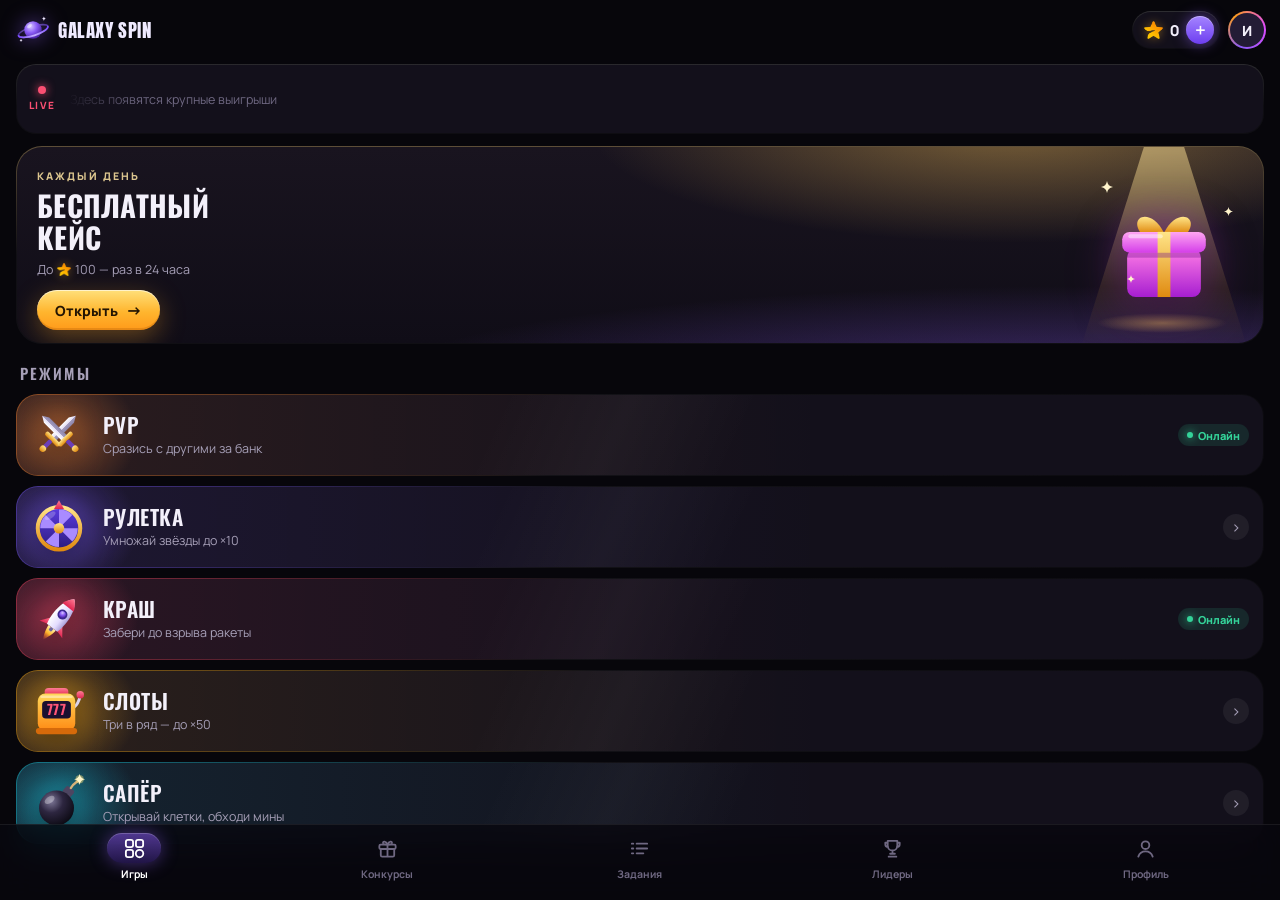
==== commit 85592af9: "Главная: кнопка «Открыть» посередине между надписью и низом карточки Co-Authored-By: Claude Opus 5.5" ====
--- a/index.html
+++ b/index.html
@@ -9,7 +9,7 @@
   <link rel="preconnect" href="https://fonts.googleapis.com">
   <link rel="preconnect" href="https://fonts.gstatic.com" crossorigin>
   <link href="https://fonts.googleapis.com/css2?family=Anton&family=Manrope:wght@400;500;600;700;800&family=Oswald:wght@500;600;700&display=swap" rel="stylesheet">
-  <link rel="stylesheet" href="css/style.css?v=3" />
+  <link rel="stylesheet" href="css/style.css?v=5" />
 </head>
 <body>
   <!-- ===== SVG sprite: brand, game and UI icons ===== -->
@@ -201,13 +201,13 @@
   </div>
 
   <script src="js/config.js"></script>
-  <script src="js/api.js?v=3"></script>
-  <script src="js/pages/cases.js?v=3"></script>
-  <script src="js/pages/contests.js?v=3"></script>
-  <script src="js/pages/tasks.js?v=3"></script>
-  <script src="js/pages/leaders.js?v=3"></script>
-  <script src="js/pages/profile.js?v=3"></script>
-  <script src="js/app.js?v=3"></script>
+  <script src="js/api.js?v=4"></script>
+  <script src="js/pages/cases.js?v=4"></script>
+  <script src="js/pages/contests.js?v=4"></script>
+  <script src="js/pages/tasks.js?v=4"></script>
+  <script src="js/pages/leaders.js?v=4"></script>
+  <script src="js/pages/profile.js?v=4"></script>
+  <script src="js/app.js?v=4"></script>
   <script>
     // Fallback: если JS упал — всё равно показать приложение через 3 сек
     setTimeout(function() {
--- a/css/style.css
+++ b/css/style.css
@@ -356,12 +356,13 @@
   transition: transform .15s;
 }
 .hero:active { transform: scale(.985); }
-.hero-text { position: absolute; left: 20px; top: 22px; bottom: 22px; max-width: 200px; display: flex; flex-direction: column; }
+.hero-text { position: absolute; left: 20px; top: 22px; bottom: 0; max-width: 200px; display: flex; flex-direction: column; }
 .eyebrow { font-size: 10.5px; font-weight: 800; letter-spacing: .2em; color: var(--gold-light); opacity: .85; }
 .hero h2 { font-family: var(--display); font-weight: 700; font-size: 29px; line-height: 1.1; text-transform: uppercase; margin-top: 6px; letter-spacing: .01em; }
 .hero p { font-size: 12.5px; color: var(--text-2); margin-top: 8px; display: flex; align-items: center; gap: 4px; }
 .hero p .star { width: 14px; }
-.hero .btn { margin-top: auto; align-self: flex-start; height: 40px; padding: 0 18px; border-radius: 20px; font-size: 14px; }
+/* кнопка посередине между надписью и нижней границей карточки */
+.hero .btn { margin: auto 0; align-self: flex-start; height: 40px; padding: 0 18px; border-radius: 20px; font-size: 14px; }
 .beam { position: absolute; pointer-events: none; clip-path: polygon(40% 0, 60% 0, 100% 100%, 0 100%); filter: blur(6px); }
 .hero .beam { right: 14px; top: -10px; width: 170px; height: 216px; background: linear-gradient(180deg, rgba(255,226,150,.55), rgba(255,190,60,.10) 70%, transparent); animation: flicker 5s ease-in-out infinite; }
 .hero-gift { position: absolute; right: 40px; top: 48px; width: 118px; height: 118px; filter: drop-shadow(0 12px 24px rgba(0,0,0,.55)) drop-shadow(0 0 18px rgba(224,75,255,.45)); animation: float 4s ease-in-out infinite; }
@@ -775,3 +776,28 @@
 .wd-status.pending { color: var(--gold); }
 .wd-status.done { color: var(--green); }
 .wd-status.rejected { color: var(--rose); }
+
+/* =====================================================================
+   CONTESTS
+   ===================================================================== */
+.ct-card { background: radial-gradient(90% 60% at 100% 0%, rgba(var(--gold-rgb), .20), transparent 70%) padding-box, linear-gradient(var(--surface), var(--surface)) padding-box, linear-gradient(180deg, rgba(var(--gold-rgb), .45), rgba(255,255,255,.03) 60%) border-box; }
+.ct-top { display: flex; justify-content: space-between; align-items: flex-start; gap: 10px; }
+.ct-top .card-title { overflow-wrap: anywhere; }
+.ct-timer { display: flex; gap: 6px; margin: 14px 0 0; }
+.ct-timer > div { flex: 1; text-align: center; padding: 8px 0 7px; border-radius: 12px; background: rgba(0,0,0,.25); border: 1px solid var(--line); }
+.ct-timer b { display: block; font-family: var(--display); font-weight: 700; font-size: 20px; line-height: 1.1; font-variant-numeric: tabular-nums; }
+.ct-timer span { font-size: 10px; font-weight: 800; letter-spacing: .1em; text-transform: uppercase; color: var(--text-3); }
+.ct-prizes { display: flex; gap: 6px; overflow-x: auto; margin: 12px -16px 0; padding: 0 16px 2px; scrollbar-width: none; }
+.ct-prizes::-webkit-scrollbar { display: none; }
+.ct-prize { flex: 0 0 auto; min-width: 76px; padding: 8px 10px; border-radius: 14px; text-align: center; background: rgba(var(--c), .10); border: 1px solid rgba(var(--c), .35); }
+.ct-prize small { display: block; font-size: 10.5px; font-weight: 800; letter-spacing: .06em; text-transform: uppercase; color: rgb(var(--c)); }
+.ct-prize b { display: flex; align-items: center; justify-content: center; gap: 4px; margin-top: 3px; font-size: 15px; color: var(--gold-light); }
+.ct-prize .star { width: 14px; }
+.ct-me { margin-top: 12px; padding: 12px 14px; border-radius: 14px; background: rgba(0,0,0,.25); border: 1px solid var(--line); }
+.ct-me-row { display: flex; justify-content: space-between; align-items: center; gap: 8px; font-size: 13px; font-weight: 700; }
+.ct-me-row b { display: flex; align-items: center; gap: 4px; color: var(--gold-light); font-variant-numeric: tabular-nums; white-space: nowrap; }
+.ct-me-row .star { width: 14px; }
+.ct-me .progress { margin-top: 10px; }
+.ct-me p { font-size: 12px; color: var(--text-2); margin-top: 8px; line-height: 1.45; }
+.ct-head { margin-top: 10px; }
+#contests-list :is(.card-sub, .leader-user, .ct-me p, .empty) .star { margin: 0 2px 0 4px; }
